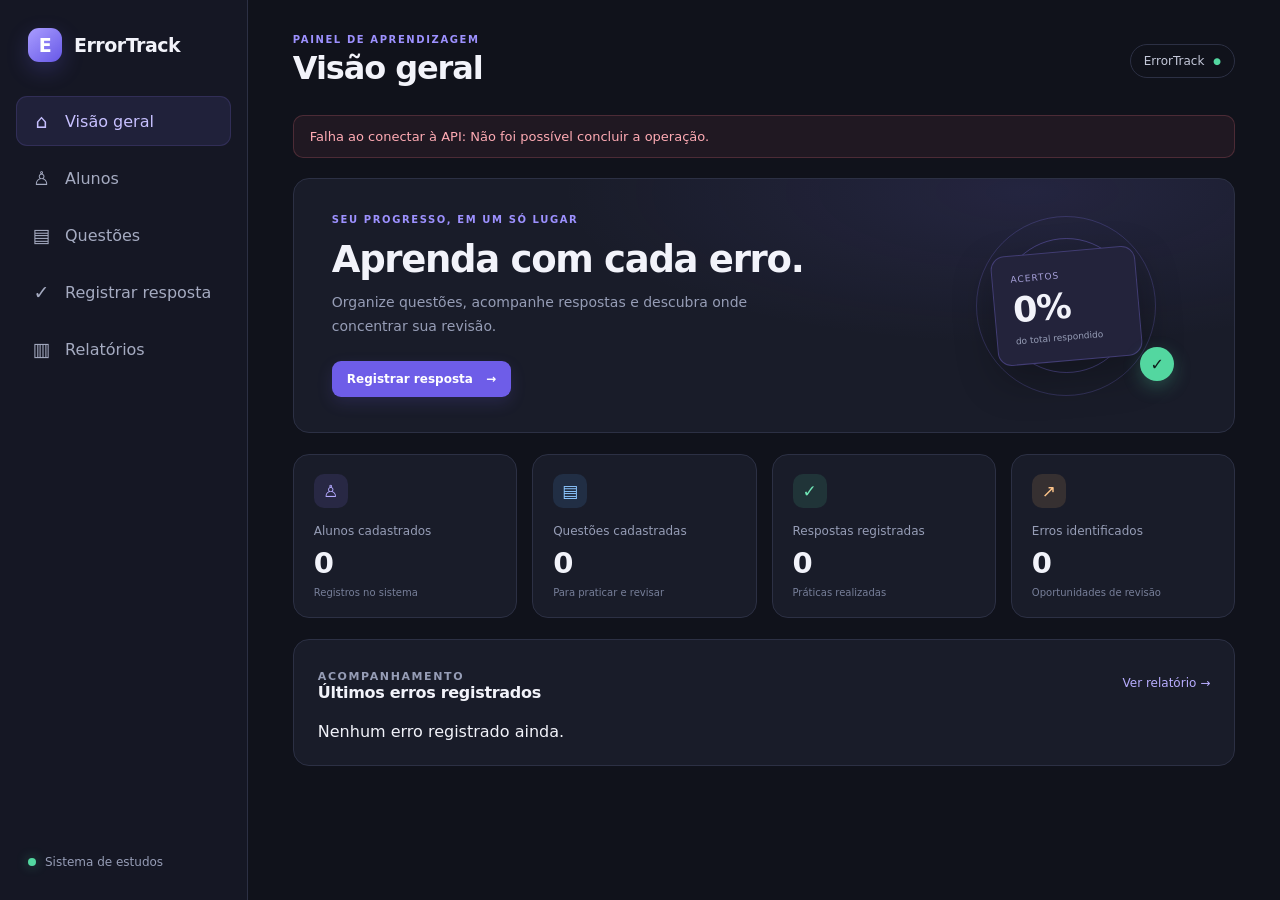
==== frontend/index.html @ b8c12c01 "commit" ====
<!DOCTYPE html>
<html lang="pt-BR">
<head>
    <meta charset="UTF-8">
    <meta name="viewport" content="width=device-width, initial-scale=1.0">
    <title>ErrorTrack | Gestão de estudos</title>
    <link rel="stylesheet" href="style.css">
</head>
<body>
    <aside class="sidebar">
        <a class="brand" href="#" data-screen="inicio"><span class="brand-mark">E</span><span>ErrorTrack</span></a>
        <nav class="navigation">
            <button class="nav-item active" data-screen="inicio"><span>⌂</span>Visão geral</button>
            <button class="nav-item" data-screen="alunos"><span>♙</span>Alunos</button>
            <button class="nav-item" data-screen="questoes"><span>▤</span>Questões</button>
            <button class="nav-item" data-screen="respostas"><span>✓</span>Registrar resposta</button>
            <button class="nav-item" data-screen="relatorios"><span>▥</span>Relatórios</button>
        </nav>
        <div class="sidebar-footer"><span class="status-dot"></span> Sistema de estudos</div>
    </aside>

    <main class="main">
        <header class="topbar">
            <div><p class="eyebrow">PAINEL DE APRENDIZAGEM</p><h1 id="pageTitle">Visão geral</h1></div>
            <div class="topbar-tag">ErrorTrack <span>●</span></div>
        </header>

        <div id="message" class="message" role="status" aria-live="polite"></div>

        <section class="screen active" id="screen-inicio">
            <div class="welcome panel">
                <div><p class="eyebrow">SEU PROGRESSO, EM UM SÓ LUGAR</p><h2>Aprenda com cada erro.</h2><p>Organize questões, acompanhe respostas e descubra onde concentrar sua revisão.</p><button class="primary" data-screen="respostas">Registrar resposta <span>→</span></button></div>
                <div class="welcome-art" aria-hidden="true"><div class="art-ring ring-one"></div><div class="art-ring ring-two"></div><div class="art-card"><span>ACERTOS</span><strong id="heroAccuracy">0%</strong><small>do total respondido</small></div><div class="art-check">✓</div></div>
            </div>
            <div class="stats-grid">
                <article class="stat-card"><span class="stat-icon purple">♙</span><p>Alunos cadastrados</p><strong id="totalAlunos">0</strong><small>Registros no sistema</small></article>
                <article class="stat-card"><span class="stat-icon blue">▤</span><p>Questões cadastradas</p><strong id="totalQuestoes">0</strong><small>Para praticar e revisar</small></article>
                <article class="stat-card"><span class="stat-icon green">✓</span><p>Respostas registradas</p><strong id="totalRespostas">0</strong><small>Práticas realizadas</small></article>
                <article class="stat-card"><span class="stat-icon orange">↗</span><p>Erros identificados</p><strong id="totalErros">0</strong><small>Oportunidades de revisão</small></article>
            </div>
            <div class="panel section-panel"><div class="section-heading"><div><p class="eyebrow">ACOMPANHAMENTO</p><h2>Últimos erros registrados</h2></div><button class="text-button" data-screen="relatorios">Ver relatório →</button></div><div id="recentErrors" class="data-list empty-state">Nenhum erro registrado ainda.</div></div>
        </section>

        <section class="screen" id="screen-alunos">
            <div class="screen-intro"><div><p class="eyebrow">CADASTRO E ORGANIZAÇÃO</p><h2>Gestão de alunos</h2><p>Cadastre, consulte, edite ou remova os alunos do sistema.</p></div><span class="section-number">01 / CADASTROS</span></div>
            <div class="two-column">
                <div class="panel form-panel"><div class="section-heading"><div><h3 id="alunoFormTitle">Cadastrar aluno</h3><p>Preencha os dados abaixo.</p></div><span class="mini-icon">＋</span></div>
                    <form id="alunoForm">
                        <input type="hidden" id="alunoId">
                        <label for="alunoNome">Nome completo</label><input id="alunoNome" type="text" placeholder="Ex.: Ana Silva" required maxlength="255">
                        <label for="alunoMateria">Matéria principal</label><input id="alunoMateria" type="text" placeholder="Ex.: Matemática" required maxlength="255">
                        <div class="form-actions"><button class="primary" id="alunoSubmit" type="submit">Cadastrar aluno</button><button class="secondary hidden" id="cancelAluno" type="button">Cancelar</button></div>
                    </form>
                </div>
                <div class="panel list-panel"><div class="section-heading"><div><h3>Alunos cadastrados</h3><p id="alunoCount">0 registros</p></div></div>
                    <form class="search-row" id="alunoSearchForm"><input id="alunoSearch" type="search" placeholder="Buscar pelo nome"><input id="alunoSearchId" type="number" min="1" placeholder="ID"><button class="secondary" type="submit">Buscar</button><button class="icon-button" id="clearAlunoSearch" type="button" aria-label="Limpar busca">×</button></form>
                    <div id="alunoList" class="data-list empty-state">Carregando alunos...</div>
                </div>
            </div>
        </section>

        <section class="screen" id="screen-questoes">
            <div class="screen-intro"><div><p class="eyebrow">BANCO DE EXERCÍCIOS</p><h2>Gestão de questões</h2><p>Monte seu banco de questões e mantenha as alternativas corretas registradas.</p></div><span class="section-number">02 / CONTEÚDO</span></div>
            <div class="two-column">
                <div class="panel form-panel"><div class="section-heading"><div><h3 id="questaoFormTitle">Cadastrar questão</h3><p>Adicione um exercício ao banco.</p></div><span class="mini-icon">＋</span></div>
                    <form id="questaoForm">
                        <input type="hidden" id="questaoId">
                        <label for="questaoEnunciado">Enunciado</label><textarea id="questaoEnunciado" rows="4" placeholder="Digite o enunciado da questão" required></textarea>
                        <label for="questaoMateria">Matéria</label><input id="questaoMateria" type="text" placeholder="Ex.: Biologia" required maxlength="255">
                        <label for="questaoAlternativa">Alternativa correta</label><input id="questaoAlternativa" type="text" placeholder="Ex.: A" required maxlength="255">
                        <label for="questaoExplicacao">Explicação (opcional)</label><textarea id="questaoExplicacao" rows="3" placeholder="Explique por que essa é a resposta correta"></textarea>
                        <div class="form-actions"><button class="primary" id="questaoSubmit" type="submit">Cadastrar questão</button><button class="secondary hidden" id="cancelQuestao" type="button">Cancelar</button></div>
                    </form>
                </div>
                <div class="panel list-panel"><div class="section-heading"><div><h3>Banco de questões</h3><p id="questaoCount">0 registros</p></div></div>
                    <form class="search-row filters" id="questaoSearchForm"><input id="questaoSearch" type="search" placeholder="Buscar enunciado"><input id="questaoSearchId" type="number" min="1" placeholder="ID"><input id="materiaSearch" type="search" placeholder="Filtrar matéria"><button class="secondary" type="submit">Filtrar</button><button class="icon-button" id="clearQuestaoSearch" type="button" aria-label="Limpar filtros">×</button></form>
                    <div id="questaoList" class="data-list empty-state">Carregando questões...</div>
                </div>
            </div>
        </section>

        <section class="screen" id="screen-respostas">
            <div class="screen-intro"><div><p class="eyebrow">PRÁTICA E APRENDIZADO</p><h2>Registrar resposta</h2><p>Associe uma resposta a um aluno e veja automaticamente se houve acerto ou erro.</p></div><span class="section-number">03 / PRÁTICA</span></div>
            <div class="two-column">
                <div class="panel form-panel"><div class="section-heading"><div><h3>Nova resposta</h3><p>Selecione o aluno e o exercício.</p></div><span class="mini-icon">✓</span></div>
                    <form id="respostaForm">
                        <label for="respostaAluno">Aluno</label><select id="respostaAluno" required><option value="">Selecione um aluno</option></select>
                        <label for="respostaQuestao">Questão</label><select id="respostaQuestao" required><option value="">Selecione uma questão</option></select>
                        <label for="respostaMarcada">Resposta marcada</label><input id="respostaMarcada" type="text" placeholder="Digite a alternativa ou resposta" required maxlength="255">
                        <button class="primary full-width" type="submit">Verificar e registrar resposta</button>
                    </form>
                    <div id="resultadoResposta" class="answer-result hidden"></div>
                </div>
                <div class="panel list-panel"><div class="section-heading"><div><h3>Histórico de respostas</h3><p>Respostas mais recentes primeiro.</p></div></div>
                    <form class="search-row" id="respostaFilterForm"><select id="historicoAluno"><option value="">Todos os alunos</option></select><button class="secondary" type="submit">Filtrar</button></form>
                    <div id="respostaList" class="data-list empty-state">Nenhuma resposta registrada.</div>
                </div>
            </div>
        </section>

        <section class="screen" id="screen-relatorios">
            <div class="screen-intro"><div><p class="eyebrow">ANÁLISE DE DESEMPENHO</p><h2>Relatórios de erros</h2><p>Use o histórico para identificar os conteúdos que precisam de mais revisão.</p></div><span class="section-number">04 / ANÁLISES</span></div>
            <div class="panel report-filter"><div><h3>Filtrar por aluno</h3><p>Deixe em branco para analisar todos os registros.</p></div><form id="relatorioFilterForm"><select id="relatorioAluno"><option value="">Todos os alunos</option></select><button class="primary" type="submit">Atualizar relatório</button></form></div>
            <div class="stats-grid report-stats">
                <article class="stat-card"><p>Total de respostas</p><strong id="reportTotal">0</strong><small>Respostas registradas</small></article>
                <article class="stat-card"><p>Acertos</p><strong id="reportCorrect">0</strong><small>Respostas corretas</small></article>
                <article class="stat-card"><p>Erros</p><strong id="reportErrors">0</strong><small>Respostas incorretas</small></article>
                <article class="stat-card"><p>Taxa de acerto</p><strong id="reportAccuracy">0%</strong><small>Percentual de acertos</small></article>
            </div>
            <div class="panel section-panel"><div class="section-heading"><div><p class="eyebrow">PONTOS DE ATENÇÃO</p><h3>Questões respondidas incorretamente</h3></div><span class="mini-icon warning">!</span></div><div id="errorList" class="data-list empty-state">Nenhum erro registrado.</div></div>
        </section>
    </main>
    <script src="script.js"></script>
</body>
</html>
---- frontend/style.css ----
:root {
    color-scheme: dark;
    --background: #10121b;
    --surface: #191c29;
    --surface-soft: #202436;
    --border: #2c3044;
    --text: #f2f3fa;
    --muted: #969db6;
    --purple: #8d7cff;
    --purple-dark: #6e5de8;
    --green: #53d7a0;
    --orange: #ffb86b;
    --red: #ff7785;
    font-family: Inter, ui-sans-serif, system-ui, -apple-system, BlinkMacSystemFont, "Segoe UI", sans-serif;
}
* { box-sizing: border-box; }
body { margin: 0; min-height: 100vh; background: var(--background); color: var(--text); }
button, input, textarea, select { font: inherit; }
button { cursor: pointer; }
.sidebar { width: 248px; position: fixed; inset: 0 auto 0 0; display: flex; flex-direction: column; padding: 28px 16px 18px; background: #151724; border-right: 1px solid var(--border); z-index: 5; }
.brand { display: flex; align-items: center; gap: 12px; padding: 0 12px 34px; color: var(--text); font-size: 19px; font-weight: 750; letter-spacing: -.5px; text-decoration: none; }
.brand-mark { width: 34px; height: 34px; display: grid; place-items: center; border-radius: 11px; background: linear-gradient(140deg, #a99dff, #6758e7); color: white; box-shadow: 0 8px 22px #7667ff38; }
.navigation { display: grid; gap: 7px; }
.nav-item { width: 100%; display: flex; align-items: center; gap: 13px; padding: 13px 14px; border: 1px solid transparent; border-radius: 11px; color: #a5abc1; background: transparent; text-align: left; transition: .18s ease; }
.nav-item span { width: 21px; text-align: center; font-size: 19px; }
.nav-item:hover { color: white; background: #ffffff08; }
.nav-item.active { color: #c7c0ff; background: #8d7cff1a; border-color: #8d7cff26; }
.sidebar-footer { display: flex; align-items: center; gap: 9px; margin-top: auto; padding: 13px 12px; color: var(--muted); font-size: 12px; }
.status-dot { width: 8px; height: 8px; border-radius: 50%; background: var(--green); box-shadow: 0 0 12px #53d7a066; }
.main { max-width: 1640px; margin-left: 248px; padding: 34px clamp(22px, 3.5vw, 58px) 60px; }
.topbar { display: flex; align-items: center; justify-content: space-between; gap: 20px; margin-bottom: 28px; }
.topbar h1 { margin: 4px 0 0; font-size: clamp(25px, 2.5vw, 33px); letter-spacing: -1.1px; }
.eyebrow { margin: 0; color: #9d91ff; font-size: 10px; font-weight: 800; letter-spacing: 1.6px; }
.topbar-tag { display: flex; align-items: center; gap: 9px; padding: 9px 13px; border: 1px solid var(--border); border-radius: 30px; color: #c4c8d9; font-size: 12px; }
.topbar-tag span { color: var(--green); font-size: 9px; }
.message { display: none; margin-bottom: 20px; padding: 13px 16px; border: 1px solid transparent; border-radius: 10px; font-size: 13px; }
.message.visible { display: block; }
.message.success { color: #a3f1ce; background: #53d7a012; border-color: #53d7a033; }
.message.error { color: #ffabb4; background: #ff778512; border-color: #ff778533; }
.screen { display: none; animation: appear .22s ease; }
.screen.active { display: block; }
@keyframes appear { from { opacity: .4; transform: translateY(5px); } to { opacity: 1; transform: translateY(0); } }
.panel, .stat-card { background: var(--surface); border: 1px solid var(--border); border-radius: 16px; }
.welcome { min-height: 255px; position: relative; display: flex; align-items: center; justify-content: space-between; gap: 25px; padding: 32px 38px; overflow: hidden; background: radial-gradient(ellipse at 78% 5%, #7d6bf41c, transparent 45%), var(--surface); }
.welcome h2 { margin: 13px 0 10px; font-size: clamp(25px, 3vw, 37px); letter-spacing: -1.3px; }
.welcome p:not(.eyebrow) { max-width: 460px; margin: 0 0 23px; color: var(--muted); font-size: 14px; line-height: 1.7; }
.primary, .secondary, .text-button, .icon-button, .small-action { border: 0; border-radius: 9px; transition: .16s ease; }
.primary { display: inline-flex; justify-content: center; align-items: center; gap: 13px; padding: 11px 15px; color: white; background: var(--purple-dark); font-size: 12px; font-weight: 700; box-shadow: 0 6px 16px #6e5de829; }
.primary:hover { background: #8170ff; transform: translateY(-1px); }
.secondary { padding: 10px 13px; color: #d7d9e8; border: 1px solid #41465d; background: #292d40; font-size: 12px; }
.secondary:hover, .icon-button:hover { background: #343951; }
.welcome-art { position: relative; flex: 0 0 260px; height: 185px; display: grid; place-items: center; }
.art-ring { position: absolute; width: 180px; height: 180px; border: 1px solid #8d7cff37; border-radius: 50%; }
.ring-two { width: 135px; height: 135px; border-color: #8d7cff58; }
.art-card { position: relative; z-index: 1; display: flex; flex-direction: column; gap: 6px; width: 145px; padding: 18px; border: 1px solid #8d7cff4a; border-radius: 14px; background: #23233b; box-shadow: 0 15px 40px #0004; transform: rotate(-5deg); }
.art-card span { color: #a6a0d9; font-size: 9px; letter-spacing: 1px; }
.art-card strong { font-size: 35px; letter-spacing: -1px; }
.art-card small { color: var(--muted); font-size: 9px; }
.art-check { position: absolute; right: 22px; bottom: 17px; z-index: 2; display: grid; place-items: center; width: 34px; height: 34px; border-radius: 50%; color: #101c1b; background: var(--green); font-weight: 900; box-shadow: 0 6px 18px #53d7a044; }
.stats-grid { display: grid; grid-template-columns: repeat(4, minmax(0, 1fr)); gap: 15px; margin: 21px 0; }
.stat-card { min-width: 0; padding: 19px 20px; }
.stat-icon { display: grid; place-items: center; width: 34px; height: 34px; margin-bottom: 16px; border-radius: 10px; font-size: 17px; }
.purple { color: #b5aaff; background: #8d7cff20; }
.blue { color: #8dc7ff; background: #5ca9ff20; }
.green { color: #71e8b7; background: #53d7a020; }
.orange { color: #ffc58a; background: #ffb86b20; }
.stat-card p { margin: 0 0 8px; color: var(--muted); font-size: 12px; }
.stat-card strong { display: block; font-size: 29px; letter-spacing: -.8px; }
.stat-card small { display: block; margin-top: 7px; color: #777f99; font-size: 10px; }
.section-panel { padding: 24px; }
.section-heading { display: flex; align-items: center; justify-content: space-between; gap: 15px; margin-bottom: 20px; }
.section-heading h2, .section-heading h3, .report-filter h3 { margin: 0; font-size: 16px; letter-spacing: -.3px; }
.section-heading p, .report-filter p { margin: 6px 0 0; color: var(--muted); font-size: 11px; }
.text-button { padding: 8px 0 8px 10px; color: #b8adff; background: transparent; font-size: 12px; }
.text-button:hover { color: white; }
.screen-intro { display: flex; align-items: end; justify-content: space-between; gap: 20px; margin: 6px 0 22px; }
.screen-intro h2 { margin: 7px 0; font-size: 27px; letter-spacing: -.8px; }
.screen-intro p:not(.eyebrow) { margin: 0; color: var(--muted); font-size: 13px; }
.section-number { padding: 8px 10px; color: #9e95e8; background: #8d7cff12; border: 1px solid #8d7cff25; border-radius: 7px; font-size: 9px; font-weight: 800; letter-spacing: 1px; white-space: nowrap; }
.two-column { display: grid; grid-template-columns: minmax(260px, .8fr) minmax(0, 1.2fr); align-items: start; gap: 19px; }
.form-panel, .list-panel { padding: 23px; }
.mini-icon { display: grid; place-items: center; width: 32px; height: 32px; border-radius: 10px; color: #b8adff; background: #8d7cff1c; font-size: 19px; }
.mini-icon.warning { color: var(--orange); background: #ffb86b1a; }
form label { display: block; margin: 15px 0 7px; color: #cbd0e1; font-size: 11px; font-weight: 650; }
input, textarea, select { width: 100%; min-width: 0; padding: 11px 12px; border: 1px solid #353a50; border-radius: 9px; outline: none; color: var(--text); background: #121521; font-size: 12px; transition: border .15s ease, box-shadow .15s ease; }
input::placeholder, textarea::placeholder { color: #737b94; }
input:focus, textarea:focus, select:focus { border-color: #8d7cff; box-shadow: 0 0 0 3px #8d7cff18; }
textarea { resize: vertical; line-height: 1.5; }
select option { background: #191c29; }
.form-actions { display: flex; flex-wrap: wrap; gap: 8px; margin-top: 20px; }
.full-width { width: 100%; margin-top: 22px; }
.search-row { display: flex; align-items: center; gap: 8px; margin-bottom: 15px; }
.search-row input { flex: 1; }
.search-row select { flex: 1; }
.filters { flex-wrap: wrap; }
.filters input { flex: 1 1 130px; }
.icon-button { flex: 0 0 35px; height: 36px; color: #b6bdd2; background: #292d40; font-size: 20px; }
.data-list { display: grid; gap: 9px; }
.empty-message { display: flex; flex-direction: column; align-items: center; justify-content: center; gap: 7px; min-height: 130px; padding: 24px; color: #747c95; border: 1px dashed #34394f; border-radius: 12px; text-align: center; }
.empty-message span { color: #9990ff; font-size: 28px; }
.empty-message p { margin: 0; font-size: 12px; }
.record-card { display: flex; align-items: center; justify-content: space-between; gap: 13px; padding: 13px; border: 1px solid #2e3348; border-radius: 12px; background: #1c2030; }
.record-main { display: flex; align-items: center; gap: 11px; min-width: 0; }
.record-avatar { display: grid; flex: 0 0 36px; place-items: center; width: 36px; height: 36px; border-radius: 11px; color: #c9c0ff; background: #8d7cff20; font-weight: 750; }
.record-main strong, .response-content strong { display: block; overflow-wrap: anywhere; font-size: 12px; }
.record-main p, .response-content p { margin: 4px 0; color: #a2a9bf; font-size: 11px; }
.record-main small, .response-content small { color: #747c95; font-size: 10px; }
.record-actions { display: flex; flex: 0 0 auto; gap: 5px; }
.small-action { padding: 7px 9px; color: #b9b0ff; background: #8d7cff17; font-size: 10px; }
.small-action:hover { background: #8d7cff2b; }
.small-action.danger { color: #ff9aa5; background: #ff778510; }
.small-action.danger:hover { background: #ff778522; }
.question-card { align-items: start; }
.question-badge { display: grid; flex: 0 0 37px; place-items: center; width: 37px; height: 37px; border: 1px solid #8d7cff30; border-radius: 10px; color: #b6aaff; background: #8d7cff15; font-size: 11px; font-weight: 750; }
.question-content { flex: 1; min-width: 0; }
.question-content > strong { display: block; margin: 9px 0; font-size: 12px; line-height: 1.55; overflow-wrap: anywhere; }
.question-content p { margin: 0 0 7px; color: #aab0c5; font-size: 11px; }
.question-content small { display: block; margin: 9px 0; color: #929ab4; font-size: 11px; line-height: 1.5; }
.question-content .record-actions { margin-top: 12px; }
.question-meta { display: flex; gap: 7px; }
.subject-chip { display: inline-block; padding: 4px 7px; border-radius: 5px; color: #bcb3ff; background: #8d7cff16; font-size: 9px; }
.answer-result { margin-top: 16px; padding: 14px; border-radius: 10px; font-size: 12px; }
.answer-result.correct { color: #9aefc7; background: #53d7a012; border: 1px solid #53d7a02e; }
.answer-result.incorrect { color: #ffadb5; background: #ff778512; border: 1px solid #ff77852c; }
.answer-result p { margin: 7px 0 0; }
.response-card { justify-content: flex-start; }
.result-icon { display: grid; flex: 0 0 30px; place-items: center; width: 30px; height: 30px; border-radius: 9px; font-weight: 800; }
.result-icon.is-correct { color: var(--green); background: #53d7a01a; }
.result-icon.is-wrong { color: var(--red); background: #ff77851a; }
.response-content { flex: 1; min-width: 0; }
.result-label { padding: 5px 7px; border-radius: 6px; font-size: 9px; font-weight: 750; }
.result-label.is-correct { color: var(--green); background: #53d7a015; }
.result-label.is-wrong { color: var(--red); background: #ff778515; }
.report-filter { display: flex; align-items: center; justify-content: space-between; gap: 18px; padding: 21px 23px; }
.report-filter form { display: flex; align-items: center; gap: 9px; width: min(470px, 65%); }
.report-filter select { flex: 1; }
.report-stats .stat-card { padding: 22px; }
.hidden { display: none !important; }
@media (max-width: 1180px) {
    .sidebar { width: 210px; }
    .main { margin-left: 210px; padding-right: 24px; padding-left: 24px; }
    .stats-grid { grid-template-columns: repeat(2, minmax(0, 1fr)); }
    .two-column { grid-template-columns: 1fr; }
}
@media (max-width: 720px) {
    .sidebar { position: sticky; top: 0; width: 100%; height: auto; padding: 12px; border-right: 0; border-bottom: 1px solid var(--border); }
    .brand { padding: 0 5px 12px; }
    .navigation { display: flex; gap: 5px; overflow-x: auto; }
    .nav-item { width: auto; flex: 0 0 auto; gap: 7px; padding: 9px 11px; font-size: 11px; }
    .nav-item span { font-size: 15px; }
    .sidebar-footer { display: none; }
    .main { margin-left: 0; padding: 23px 14px 40px; }
    .topbar { margin-bottom: 20px; }
    .topbar-tag { display: none; }
    .welcome { padding: 24px; }
    .welcome-art { display: none; }
    .stats-grid { gap: 10px; margin: 14px 0; }
    .stat-card { padding: 15px; }
    .stat-card strong { font-size: 25px; }
    .stat-card p { font-size: 11px; }
    .section-panel, .form-panel, .list-panel { padding: 17px; }
    .screen-intro { align-items: start; }
    .section-number { display: none; }
    .report-filter { align-items: stretch; flex-direction: column; }
    .report-filter form { width: 100%; }
    .record-card { align-items: start; }
    .record-actions { flex-direction: column; }
    .response-card { align-items: center; }
    .result-label { display: none; }
}
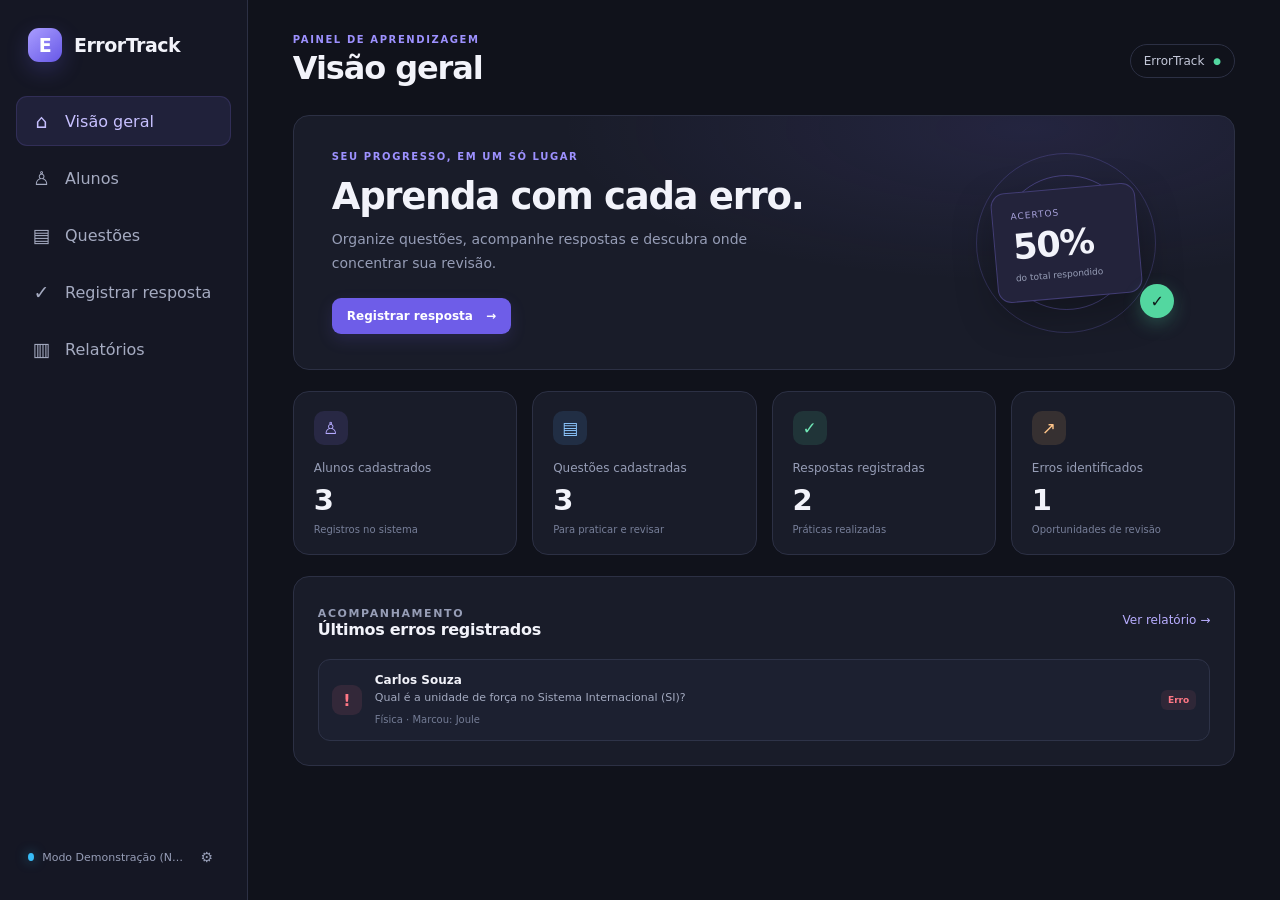
==== commit 1ab9109c: "Configurar suporte ao GitHub Pages com GitHub Actions e modo demonstracao" ====
--- a/frontend/index.html
+++ b/frontend/index.html
@@ -16,7 +16,13 @@
             <button class="nav-item" data-screen="respostas"><span>✓</span>Registrar resposta</button>
             <button class="nav-item" data-screen="relatorios"><span>▥</span>Relatórios</button>
         </nav>
-        <div class="sidebar-footer"><span class="status-dot"></span> Sistema de estudos</div>
+        <div class="sidebar-footer">
+            <div class="status-info">
+                <span class="status-dot" id="apiStatusDot"></span>
+                <span class="status-text" id="apiStatusText">Sistema de estudos</span>
+            </div>
+            <button class="settings-btn" id="openSettingsBtn" type="button" title="Configurar conexão da API">⚙</button>
+        </div>
     </aside>
 
     <main class="main">
@@ -110,6 +116,31 @@
             <div class="panel section-panel"><div class="section-heading"><div><p class="eyebrow">PONTOS DE ATENÇÃO</p><h3>Questões respondidas incorretamente</h3></div><span class="mini-icon warning">!</span></div><div id="errorList" class="data-list empty-state">Nenhum erro registrado.</div></div>
         </section>
     </main>
+    <dialog id="settingsModal" class="modal">
+        <div class="modal-box">
+            <div class="modal-header">
+                <h3>Conexão da API / Backend</h3>
+                <button type="button" class="icon-button" id="closeSettingsModal" aria-label="Fechar">×</button>
+            </div>
+            <form id="settingsForm">
+                <p class="modal-desc">
+                    No <strong>GitHub Pages</strong>, o frontend roda diretamente no navegador. Você pode usar o <em>Modo Demonstração</em> (armazenamento local) ou conectar a um backend Flask hospedado (Render, Railway, Fly.io ou local).
+                </p>
+                <div class="status-box">
+                    <span class="status-dot" id="modalStatusDot"></span>
+                    <span id="modalStatusLabel">Modo Demonstração (Navegador)</span>
+                </div>
+                <label for="apiUrlInput">URL da API Backend (opcional)</label>
+                <input id="apiUrlInput" type="url" placeholder="Ex.: https://seu-backend.onrender.com ou http://127.0.0.1:5000">
+                <small class="modal-hint">Deixe em branco para usar o modo de demonstração local ou a mesma origem.</small>
+                <div class="modal-actions">
+                    <button type="button" class="secondary" id="resetMockDataBtn">Resetar dados demo</button>
+                    <button type="submit" class="primary">Salvar e Conectar</button>
+                </div>
+            </form>
+        </div>
+    </dialog>
+
     <script src="script.js"></script>
 </body>
 </html>
--- a/frontend/style.css
+++ b/frontend/style.css
@@ -136,6 +136,24 @@
 .report-filter select { flex: 1; }
 .report-stats .stat-card { padding: 22px; }
 .hidden { display: none !important; }
+
+/* Status da API e Modal de Configuração */
+.status-info { display: flex; align-items: center; gap: 8px; min-width: 0; flex: 1; }
+.status-text { white-space: nowrap; overflow: hidden; text-overflow: ellipsis; font-size: 11px; }
+.status-dot.demo { background: #38bdf8; box-shadow: 0 0 12px #38bdf888; }
+.status-dot.offline { background: var(--red); box-shadow: 0 0 12px #ff778588; }
+.settings-btn { margin-left: auto; background: transparent; border: 0; color: var(--muted); font-size: 14px; padding: 4px 6px; border-radius: 6px; display: inline-flex; align-items: center; justify-content: center; transition: .15s ease; cursor: pointer; }
+.settings-btn:hover { color: white; background: #ffffff15; }
+.modal { position: fixed; inset: 0; border: 0; padding: 0; background: rgba(0, 0, 0, 0.75); backdrop-filter: blur(4px); width: 100vw; height: 100vh; display: grid; place-items: center; z-index: 999; }
+.modal:not([open]) { display: none; }
+.modal-box { width: min(480px, 92vw); background: var(--surface); border: 1px solid var(--border); border-radius: 16px; padding: 24px; box-shadow: 0 20px 50px rgba(0, 0, 0, 0.5); animation: appear .2s ease; }
+.modal-header { display: flex; align-items: center; justify-content: space-between; margin-bottom: 14px; }
+.modal-header h3 { margin: 0; font-size: 17px; }
+.modal-desc { color: var(--muted); font-size: 13px; line-height: 1.5; margin-top: 0; margin-bottom: 14px; }
+.status-box { display: flex; align-items: center; gap: 10px; padding: 10px 14px; border-radius: 8px; background: var(--surface-soft); border: 1px solid var(--border); margin-bottom: 14px; font-size: 13px; }
+.modal-hint { display: block; color: var(--muted); font-size: 11px; margin-top: 6px; margin-bottom: 18px; }
+.modal-actions { display: flex; justify-content: flex-end; gap: 10px; }
+
 @media (max-width: 1180px) {
     .sidebar { width: 210px; }
     .main { margin-left: 210px; padding-right: 24px; padding-left: 24px; }
